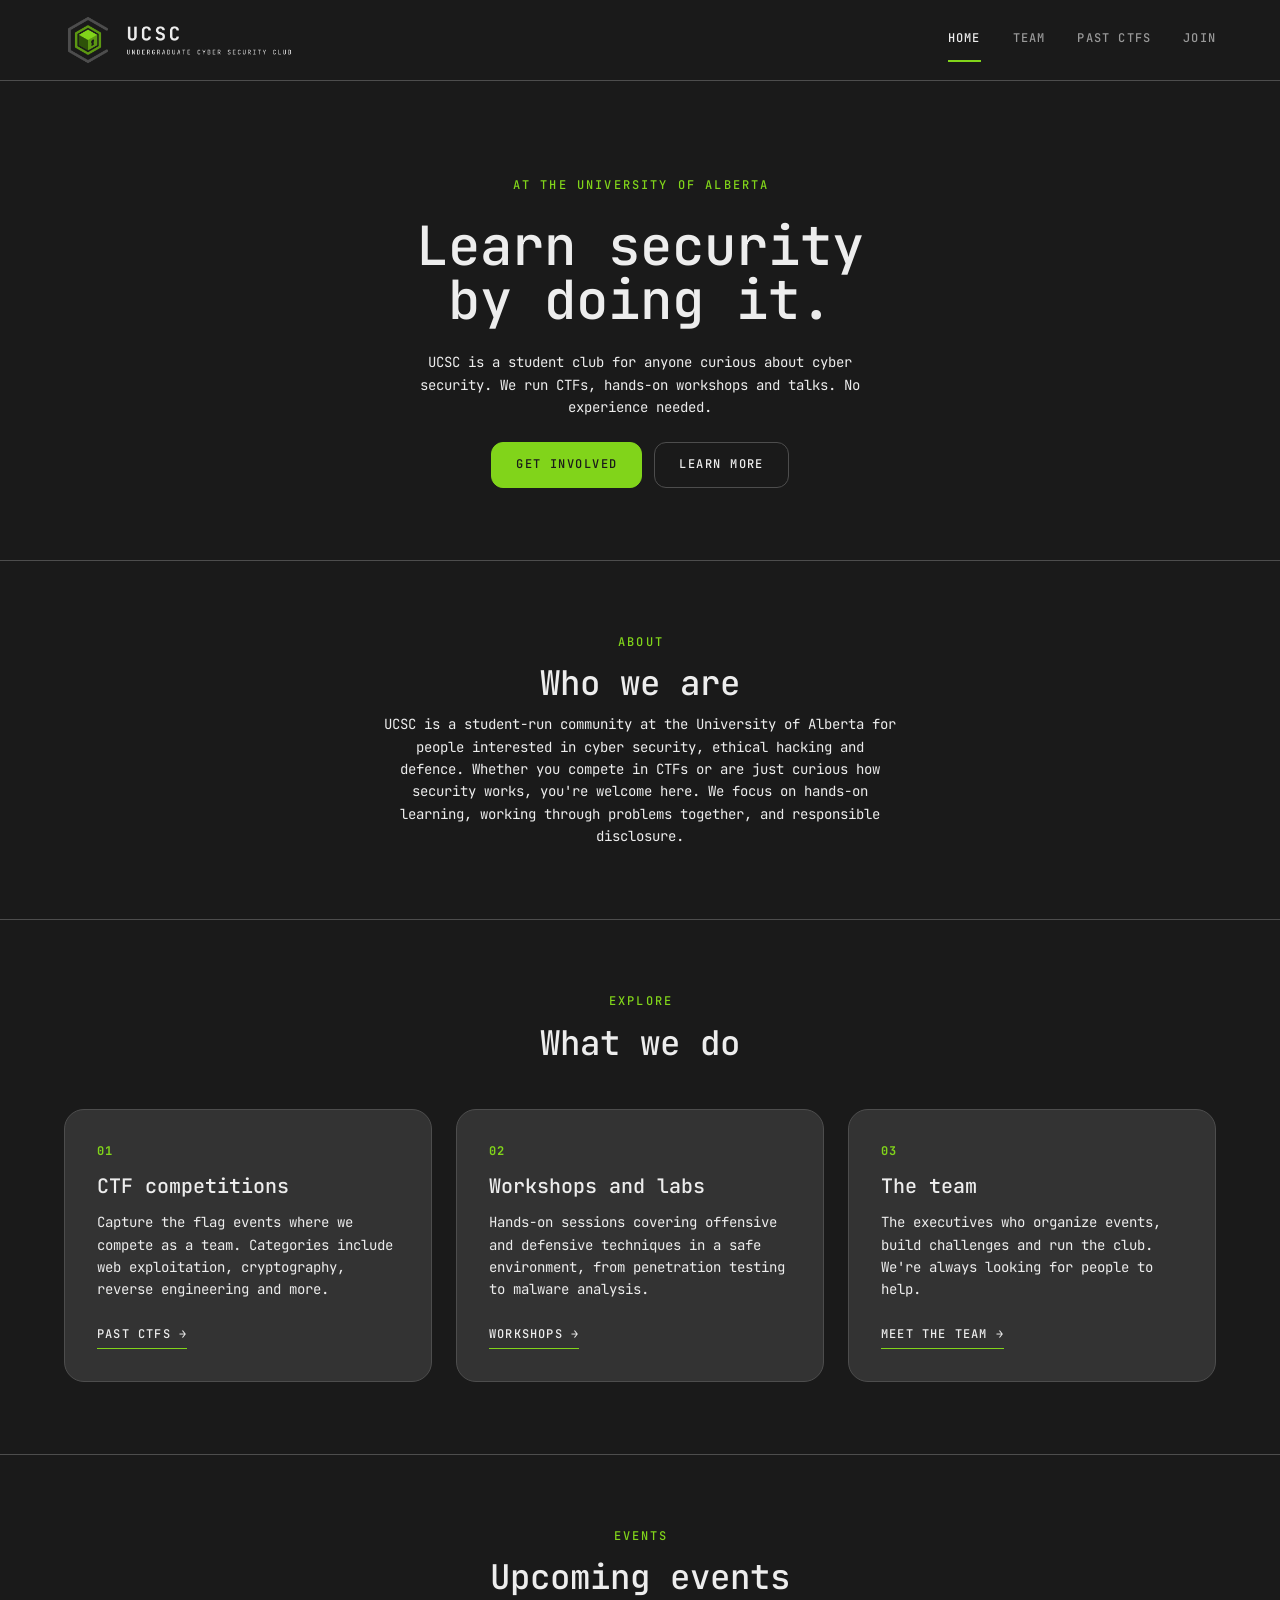
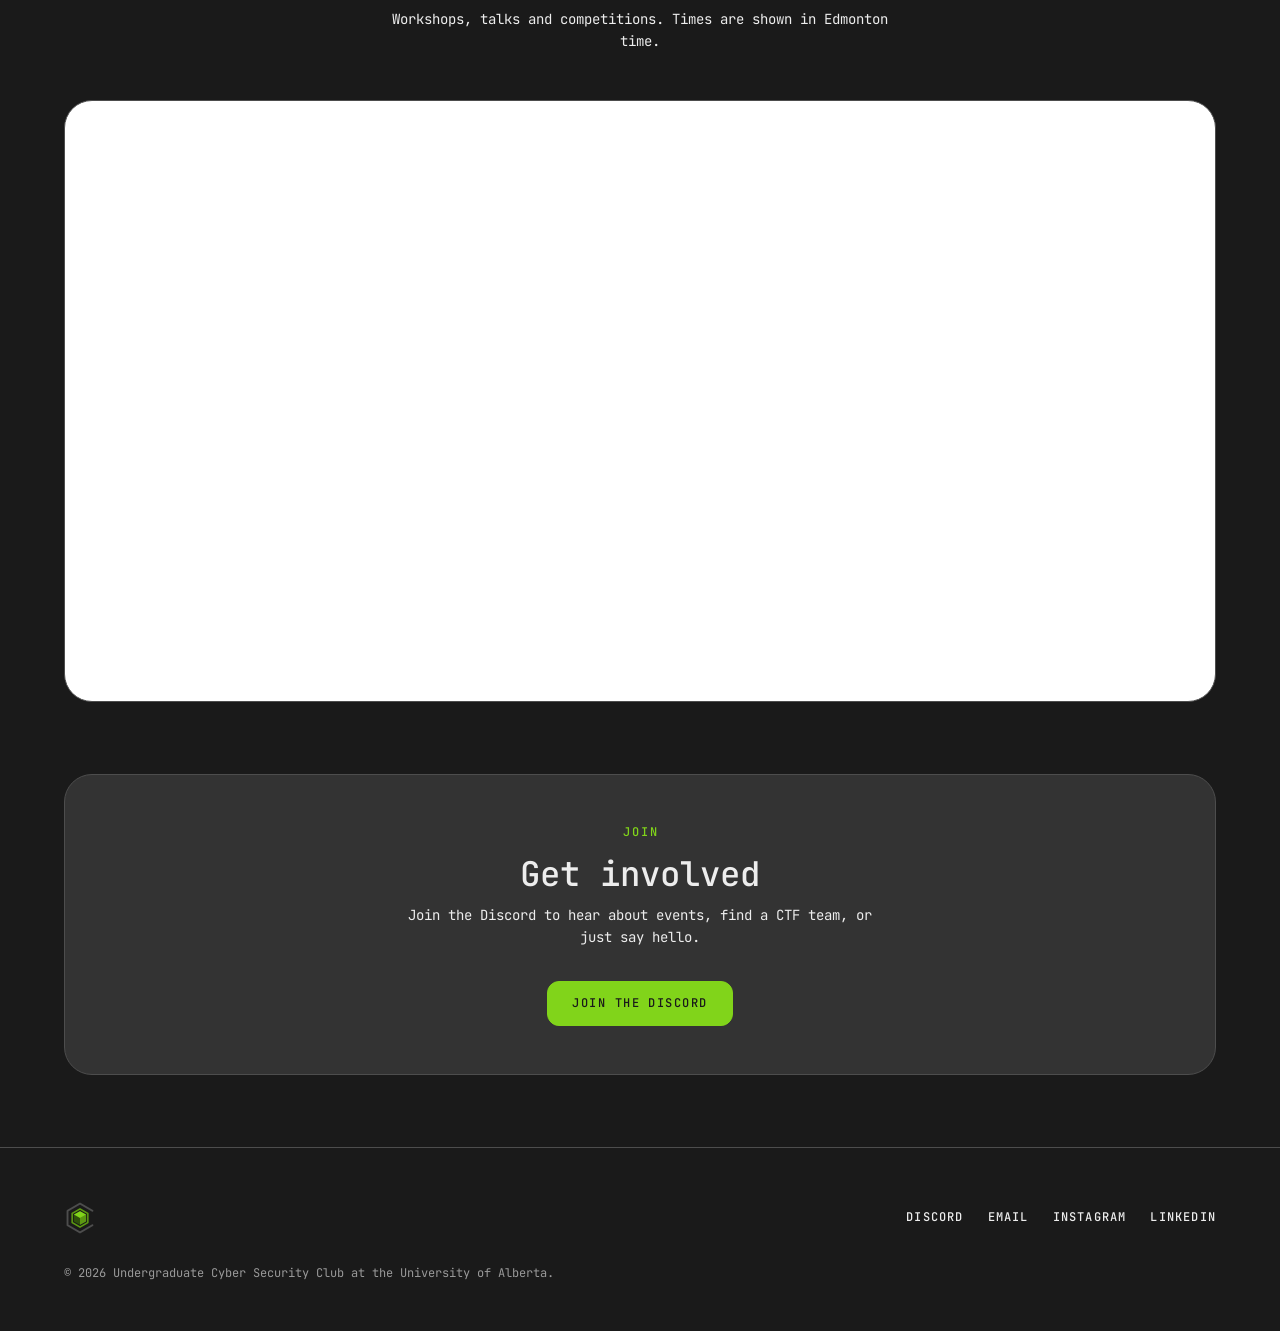
==== index.html @ d51b436b "added prototype page" ====
<!DOCTYPE html>
<html lang="en">
<head>
  <meta charset="UTF-8">
  <meta name="viewport" content="width=device-width, initial-scale=1.0">
  <title>UCSC — Undergraduate Cyber Security Club</title>
  <meta name="description" content="UCSC, the Undergraduate Cyber Security Club at the University of Alberta. CTFs, workshops and talks, open to all skill levels.">
  <meta name="theme-color" content="#1A1A1A">
  <link rel="icon" type="image/png" sizes="32x32" href="assets/png/mark-default-32.png">
  <link rel="icon" type="image/png" sizes="64x64" href="assets/png/mark-default-64.png">
  <link rel="apple-touch-icon" href="assets/png/mark-default-256.png">
  <link rel="preconnect" href="https://fonts.googleapis.com">
  <link rel="preconnect" href="https://fonts.gstatic.com" crossorigin>
  <link href="https://fonts.googleapis.com/css2?family=JetBrains+Mono:wght@400;500;700&display=swap" rel="stylesheet">
  <link rel="stylesheet" href="style.css">
</head>
<body>

  <nav id="navbar">
    <div class="nav-inner">
      <a href="index.html" class="nav-brand">
        <img src="assets/png/lockup-horizontal-4x.png" width="229" height="48" alt="UCSC">
      </a>
      <ul class="nav-links" id="navLinks">
        <li><a href="index.html" class="active">Home</a></li>
        <li><a href="team.html">Team</a></li>
        <li><a href="ctfs.html">Past CTFs</a></li>
        <li><a href="#join">Join</a></li>
      </ul>
      <button class="hamburger" id="menuToggle" aria-label="Toggle menu" aria-expanded="false" aria-controls="navLinks">
        <span></span><span></span><span></span>
      </button>
    </div>
  </nav>

  <header class="hero">
    <div class="wrap">
      <div class="hero-copy">
        <span class="eyebrow">At the University of Alberta</span>
        <h1 class="display">Learn security<br> by doing it.</h1>
        <p class="lede">UCSC is a student club for anyone curious about cyber security. We run CTFs, hands-on workshops and talks. No experience needed.</p>
        <div class="btn-group">
          <a href="#join" class="btn btn-primary">Get involved</a>
          <a href="#about" class="btn btn-outline">Learn more</a>
        </div>
      </div>
    </div>
  </header>

  <section id="about" class="reveal">
    <div class="wrap">
      <div class="section-head split">
        <div class="section-title">
          <span class="eyebrow">About</span>
          <h2 class="h1">Who we are</h2>
        </div>
        <p class="lead">UCSC is a student-run community at the University of Alberta for people interested in cyber security, ethical hacking and defence. Whether you compete in CTFs or are just curious how security works, you're welcome here. We focus on hands-on learning, working through problems together, and responsible disclosure.</p>
      </div>
    </div>
  </section>

  <section id="explore" class="reveal">
    <div class="wrap">
      <div class="section-head">
        <span class="eyebrow">Explore</span>
        <h2 class="h1">What we do</h2>
      </div>
      <div class="cards">
        <div class="card">
          <span class="card-num">01</span>
          <h3 class="h2">CTF competitions</h3>
          <p>Capture the flag events where we compete as a team. Categories include web exploitation, cryptography, reverse engineering and more.</p>
          <a href="ctfs.html" class="card-link">Past CTFs</a>
        </div>
        <div class="card">
          <span class="card-num">02</span>
          <h3 class="h2">Workshops and labs</h3>
          <p>Hands-on sessions covering offensive and defensive techniques in a safe environment, from penetration testing to malware analysis.</p>
          <a href="#events" class="card-link">Workshops</a>
        </div>
        <div class="card">
          <span class="card-num">03</span>
          <h3 class="h2">The team</h3>
          <p>The executives who organize events, build challenges and run the club. We're always looking for people to help.</p>
          <a href="team.html" class="card-link">Meet the team</a>
        </div>
      </div>
    </div>
  </section>

  <section id="events" class="reveal">
    <div class="wrap">
      <div class="section-head split">
        <div class="section-title">
          <span class="eyebrow">Events</span>
          <h2 class="h1">Upcoming events</h2>
        </div>
        <p>Workshops, talks and competitions. Times are shown in Edmonton time.</p>
      </div>
      <!--
        Google Calendar embed.
        Set data-calendar-id to the club calendar's ID
        (Google Calendar → Settings → the calendar → "Integrate calendar" → Calendar ID).
        The calendar must be public: "Access permissions" → "Make available to public".
      -->
      <div class="calendar" id="calendar" data-calendar-id="chads@ualberta.ca" data-timezone="America/Edmonton">
        <iframe id="calendarFrame" title="UCSC events calendar" loading="lazy" hidden></iframe>
        <p class="calendar-empty" id="calendarEmpty" hidden>The events calendar isn't connected yet.</p>
      </div>
    </div>
  </section>

  <div class="cta-section reveal" id="join">
    <div class="wrap">
      <div class="cta-banner">
        <div class="cta-copy">
          <span class="eyebrow">Join</span>
          <h2 class="h1">Get involved</h2>
          <p>Join the Discord to hear about events, find a CTF team, or just say hello.</p>
        </div>
        <div class="btn-group">
          <a href="https://discord.gg/hh8DezYDkE" class="btn btn-primary">Join the Discord</a>
        </div>
      </div>
    </div>
  </div>

  <footer>
    <div class="wrap footer-inner">
      <a href="index.html" class="footer-brand">
        <img src="assets/png/mark-default-64.png" width="32" height="32" alt="UCSC">
      </a>
      <div class="social-links">
        <a href="https://discord.gg/hh8DezYDkE">Discord</a>
        <a href="mailto:ucsc@ualberta.ca">Email</a>
        <a href="https://www.instagram.com/ucsc_ualberta/">Instagram</a>
        <a href="https://ca.linkedin.com/company/ucsc-ualberta">LinkedIn</a>
      </div>
      <p class="copyright">© 2026 Undergraduate Cyber Security Club at the University of Alberta.</p>
    </div>
  </footer>

  <script src="site.js"></script>
</body>
</html>
---- style.css ----
/* UCSC — site styles
   Follows brand/UCSC-BRAND-SPEC-FOR-AI.md:
   JetBrains Mono 400/500/700 only, brand palette only, no gradients/shadows/glows/blur,
   spacing 4/8/12/16/24/32/48/72/96, radii 999/12/20/28. */

:root {
  --bg:        #1A1A1A;
  --surface:   #333333;
  --accent:    #81D41A;
  --accent-dk: #5C9812;
  --accent-bg: #1F2A0D;
  --text:      #EDEDED;
  --text-2:    #999999;
  --border:    #4D4D4D;

  --font: 'JetBrains Mono', ui-monospace, monospace;

  --r-pill: 999px;
  --r-btn: 12px;
  --r-card: 20px;
  --r-container: 28px;

  --max: 1200px;
  --gutter: 24px;
  --margin: 64px;
  --nav-h: 80px;
}

* { margin: 0; padding: 0; box-sizing: border-box; }
html { scroll-behavior: smooth; scroll-padding-top: var(--nav-h); }

body {
  font-family: var(--font);
  font-weight: 400;
  font-size: 14px;
  line-height: 1.6;
  background: var(--bg);
  color: var(--text);
  overflow-x: hidden;
}

img { display: block; max-width: 100%; }
a { color: inherit; }

:focus-visible { outline: 2px solid var(--accent); outline-offset: 4px; border-radius: 4px; }

.wrap {
  max-width: calc(var(--max) + 2 * var(--margin));
  margin: 0 auto;
  padding: 0 var(--margin);
}

/* ── TYPE ── */
.eyebrow {
  font-size: 12px;
  font-weight: 500;
  letter-spacing: 0.18em;
  text-transform: uppercase;
  color: var(--accent);
}
.display {
  font-size: 54px;
  line-height: 1.0;
  font-weight: 500;
}
h1, .h1 { font-size: 34px; line-height: 1.1; font-weight: 500; }
h2, .h2 { font-size: 20px; line-height: 1.3; font-weight: 500; }
h3, .h3 { font-size: 14px; line-height: 1.4; font-weight: 500; }
.small { font-size: 12px; line-height: 1.5; }
.label {
  font-size: 12px;
  font-weight: 500;
  letter-spacing: 0.10em;
  text-transform: uppercase;
  color: var(--text-2);
}

/* ── NAV ── */
nav {
  position: fixed;
  top: 0; left: 0; right: 0;
  z-index: 100;
  background: var(--bg);
  border-bottom: 1px solid var(--border);
}
.nav-inner {
  max-width: calc(var(--max) + 2 * var(--margin));
  margin: 0 auto;
  padding: 0 var(--margin);
  height: var(--nav-h);
  display: flex;
  align-items: center;
  justify-content: space-between;
  gap: 24px;
}
.nav-brand { display: flex; align-items: center; text-decoration: none; }
.nav-brand img { height: 48px; width: auto; }

.nav-links { display: flex; gap: 32px; list-style: none; }
.nav-links a {
  display: inline-flex;
  align-items: center;
  min-height: 44px;
  color: var(--text-2);
  text-decoration: none;
  font-size: 12px;
  font-weight: 500;
  letter-spacing: 0.10em;
  text-transform: uppercase;
  border-bottom: 2px solid transparent;
  transition: color 0.2s, border-color 0.2s;
}
.nav-links a:hover { color: var(--text); }
.nav-links a.active { color: var(--text); border-bottom-color: var(--accent); }

.hamburger {
  display: none;
  width: 44px; height: 44px;
  flex-direction: column;
  align-items: center;
  justify-content: center;
  gap: 4px;
  background: none;
  border: 1px solid var(--border);
  border-radius: var(--r-btn);
  cursor: pointer;
}
.hamburger span { width: 20px; height: 2px; background: var(--text); border-radius: 2px; }

/* ── HERO ── */
.hero {
  padding-top: calc(var(--nav-h) + 96px);
  padding-bottom: 72px;
}
.hero .wrap {
  display: grid;
  grid-template-columns: repeat(12, 1fr);
  column-gap: var(--gutter);
  align-items: center;
}
.hero-copy {
  grid-column: 1 / span 8;
  display: flex;
  flex-direction: column;
  gap: 24px;
}
.hero-copy .lede { max-width: 52ch; }

/* ── PAGE HEADER (subpages) ── */
.page-header {
  padding-top: calc(var(--nav-h) + 72px);
  padding-bottom: 48px;
}
.page-header .wrap { display: flex; flex-direction: column; gap: 16px; }
.page-header p { max-width: 60ch; }

/* ── BUTTONS ── */
.btn-group { display: flex; gap: 12px; flex-wrap: wrap; }
.btn {
  display: inline-flex;
  align-items: center;
  justify-content: center;
  min-height: 44px;
  padding: 12px 24px;
  border-radius: var(--r-btn);
  font-family: var(--font);
  font-size: 12px;
  font-weight: 500;
  letter-spacing: 0.12em;
  text-transform: uppercase;
  text-decoration: none;
  cursor: pointer;
  transition: background-color 0.2s, border-color 0.2s, color 0.2s;
}
.btn-primary {
  background: var(--accent);
  color: var(--bg);
  border: 1.5px solid var(--accent);
}
.btn-primary:hover, .btn-primary:active { background: var(--accent-dk); border-color: var(--accent-dk); }
.btn-outline {
  background: transparent;
  color: var(--text);
  border: 1.5px solid var(--border);
}
.btn-outline:hover { border-color: var(--accent); }

/* ── SECTIONS ── */
section { padding: 72px 0; border-top: 1px solid var(--border); }
.section-head {
  display: flex;
  flex-direction: column;
  gap: 12px;
  margin-bottom: 32px;
}
.section-head p { max-width: 60ch; }
.section-title { display: flex; flex-direction: column; gap: 12px; }
.section-head.split {
  display: grid;
  grid-template-columns: repeat(12, 1fr);
  column-gap: var(--gutter);
  row-gap: 16px;
  align-items: end;
}
.section-head.split .section-title { grid-column: 1 / span 5; }
.section-head.split > p { grid-column: 6 / span 7; max-width: none; }
#about .section-head { margin-bottom: 0; align-items: start; }

/* ── CARDS ── */
.cards {
  display: grid;
  grid-template-columns: repeat(3, 1fr);
  gap: var(--gutter);
}
.card {
  background: var(--surface);
  border: 1px solid var(--border);
  border-radius: var(--r-card);
  padding: 32px;
  display: flex;
  flex-direction: column;
  gap: 12px;
  transition: border-color 0.2s;
}
.card:hover { border-color: var(--accent); }
.card-num {
  font-size: 12px;
  font-weight: 700;
  letter-spacing: 0.10em;
  color: var(--accent);
}
.card p { flex: 1; }
.card-link {
  display: inline-flex;
  align-items: center;
  gap: 8px;
  align-self: flex-start;
  color: var(--text);
  text-decoration: none;
  font-size: 12px;
  font-weight: 500;
  letter-spacing: 0.10em;
  text-transform: uppercase;
  border-bottom: 1.5px solid var(--accent);
  padding: 12px 0 4px;
}
.card-link::after { content: '→'; }

/* ── EVENTS (Google Calendar embed) ── */
.calendar {
  background: #FFFFFF;
  border: 1px solid var(--border);
  border-radius: var(--r-container);
  overflow: hidden;
}
.calendar iframe {
  display: block;
  width: 100%;
  height: 600px;
  border: 0;
}
.calendar-empty {
  padding: 48px 32px;
  color: var(--bg);
}

/* ── TEAM ── */
.team-grid {
  display: grid;
  grid-template-columns: repeat(3, 1fr);
  gap: var(--gutter);
  padding-bottom: 72px;
}
.team-card {
  background: var(--surface);
  border: 1px solid var(--border);
  border-radius: var(--r-card);
  padding: 32px;
  display: flex;
  flex-direction: column;
  gap: 12px;
}
.team-avatar {
  width: 72px; height: 72px;
  border-radius: var(--r-pill);
  background: var(--bg);
  border: 1px solid var(--border);
  display: flex;
  align-items: center;
  justify-content: center;
  font-size: 20px;
  font-weight: 700;
  letter-spacing: 0.10em;
  padding-left: 0.05em;
  color: var(--text);
  margin-bottom: 4px;
}
.team-role { align-self: flex-start; }
.team-bio { flex: 1; }
.team-links { display: flex; gap: 16px; }
.team-links a {
  font-size: 12px;
  font-weight: 500;
  letter-spacing: 0.10em;
  text-transform: uppercase;
  text-decoration: none;
  color: var(--text);
  padding: 4px 0;
  border-bottom: 1px solid var(--border);
}
.team-links a:hover { border-bottom-color: var(--accent); }

/* ── PILL / TAG ── */
.pill {
  display: inline-flex;
  align-items: center;
  padding: 4px 12px;
  border-radius: var(--r-pill);
  background: var(--accent-bg);
  color: var(--text);
  font-size: 12px;
  font-weight: 500;
  letter-spacing: 0.10em;
  text-transform: uppercase;
}

/* ── CTF CARDS ── */
.ctf-grid {
  display: grid;
  grid-template-columns: repeat(2, 1fr);
  gap: var(--gutter);
  padding-bottom: 72px;
}
.ctf-card {
  background: var(--surface);
  border: 1px solid var(--border);
  border-radius: var(--r-card);
  padding: 32px;
  display: flex;
  flex-direction: column;
  gap: 16px;
}
.ctf-meta { display: flex; align-items: center; gap: 16px; }
.ctf-date-badge {
  background: var(--bg);
  border: 1px solid var(--border);
  border-radius: var(--r-btn);
  padding: 8px 12px;
  text-align: center;
  min-width: 64px;
}
.ctf-date-badge .month {
  font-size: 12px;
  font-weight: 500;
  letter-spacing: 0.18em;
  text-transform: uppercase;
  color: var(--text-2);
}
.ctf-date-badge .year { font-size: 14px; font-weight: 700; line-height: 1.4; }
.ctf-meta-info { display: flex; flex-direction: column; gap: 8px; align-items: flex-start; }
.ctf-card > p { flex: 1; }
.ctf-stats {
  display: flex;
  gap: 32px;
  padding-top: 16px;
  border-top: 1px solid var(--border);
}
.ctf-stat { display: flex; flex-direction: column; gap: 4px; }
.ctf-stat .val { font-size: 20px; font-weight: 700; line-height: 1.0; }

/* ── CTA ── */
.cta-banner {
  background: var(--surface);
  border: 1px solid var(--border);
  border-radius: var(--r-container);
  padding: 48px;
  display: grid;
  grid-template-columns: 1fr auto;
  align-items: center;
  gap: 32px;
}
.cta-copy { display: flex; flex-direction: column; gap: 12px; max-width: 60ch; }
.cta-section { padding: 0 0 72px; }

/* ── FOOTER ── */
footer { border-top: 1px solid var(--border); padding: 48px 0; }
.footer-inner {
  display: grid;
  grid-template-columns: auto 1fr;
  align-items: center;
  gap: 24px 48px;
}
.footer-brand img { height: 32px; width: auto; }
.social-links { display: flex; gap: 24px; flex-wrap: wrap; justify-content: flex-end; }
.social-links a {
  display: inline-flex;
  align-items: center;
  min-height: 44px;
  color: var(--text);
  text-decoration: none;
  font-size: 12px;
  font-weight: 500;
  letter-spacing: 0.10em;
  text-transform: uppercase;
}
.social-links a:hover { color: var(--accent); }
.copyright { grid-column: 1 / -1; color: var(--text-2); font-size: 12px; }

/* ── REVEAL (optional motion) ── */
.reveal { opacity: 0; transform: translateY(16px); transition: opacity 0.5s ease, transform 0.5s ease; }
.reveal.visible { opacity: 1; transform: none; }
@media (prefers-reduced-motion: reduce) {
  html { scroll-behavior: auto; }
  .reveal { opacity: 1; transform: none; transition: none; }
  * { transition: none !important; }
}

/* ── RESPONSIVE ── */
@media (max-width: 1024px) {
  :root { --margin: 32px; }
  .cards, .team-grid { grid-template-columns: repeat(2, 1fr); }
  .hero-copy { grid-column: 1 / span 10; }
}

@media (max-width: 768px) {
  :root { --margin: 16px; --nav-h: 64px; }
  .nav-brand img { height: 40px; }
  .nav-links { display: none; }
  .hamburger { display: flex; }
  .nav-links.open {
    display: flex;
    flex-direction: column;
    gap: 4px;
    position: absolute;
    top: var(--nav-h); left: 0; right: 0;
    background: var(--bg);
    border-bottom: 1px solid var(--border);
    padding: 16px;
  }

  .display { font-size: 34px; line-height: 1.1; }
  .hero { padding-top: calc(var(--nav-h) + 48px); padding-bottom: 72px; }
  .hero .wrap { display: block; }

  .cards, .team-grid, .ctf-grid { grid-template-columns: 1fr; }
  .section-head.split { display: flex; flex-direction: column; align-items: flex-start; }
  .card, .team-card, .ctf-card { padding: 24px; }
  .calendar iframe { height: 560px; }
  .ctf-stats { gap: 24px; }

  .cta-banner { grid-template-columns: 1fr; padding: 32px 24px; }
  .footer-inner { grid-template-columns: 1fr; }
  .social-links { justify-content: flex-start; }
}

/* ── CENTRED LAYOUT (balance override) ── */
.hero .wrap { display: block; }
.hero-copy {
  align-items: center;
  text-align: center;
  max-width: 760px;
  margin: 0 auto;
}
.hero-copy .lede { max-width: 56ch; }
.hero-copy .btn-group { justify-content: center; }

/* tracked uppercase lines: offset the trailing letter-space so they sit truly centred */
.hero-copy .eyebrow,
.section-head .eyebrow,
.page-header .eyebrow,
.cta-copy .eyebrow { padding-left: 0.18em; }

.section-head,
.section-head.split {
  display: flex;
  flex-direction: column;
  align-items: center;
  text-align: center;
  gap: 12px;
  margin-bottom: 48px;
}
.section-head.split .section-title,
.section-title { align-items: center; }
.section-head p,
.section-head.split > p { max-width: 64ch; }
#about .section-head { margin-bottom: 0; align-items: center; }

.page-header { text-align: center; }
.page-header .wrap { align-items: center; }

.cta-banner {
  grid-template-columns: 1fr;
  justify-items: center;
  text-align: center;
}
.cta-copy { align-items: center; }
.cta-banner .btn-group { justify-content: center; }

@media (max-width: 768px) {
  .section-head.split { align-items: center; }
}
@media (max-width: 768px) {
  .footer-inner { justify-items: center; text-align: center; }
  .social-links { justify-content: center; }
}
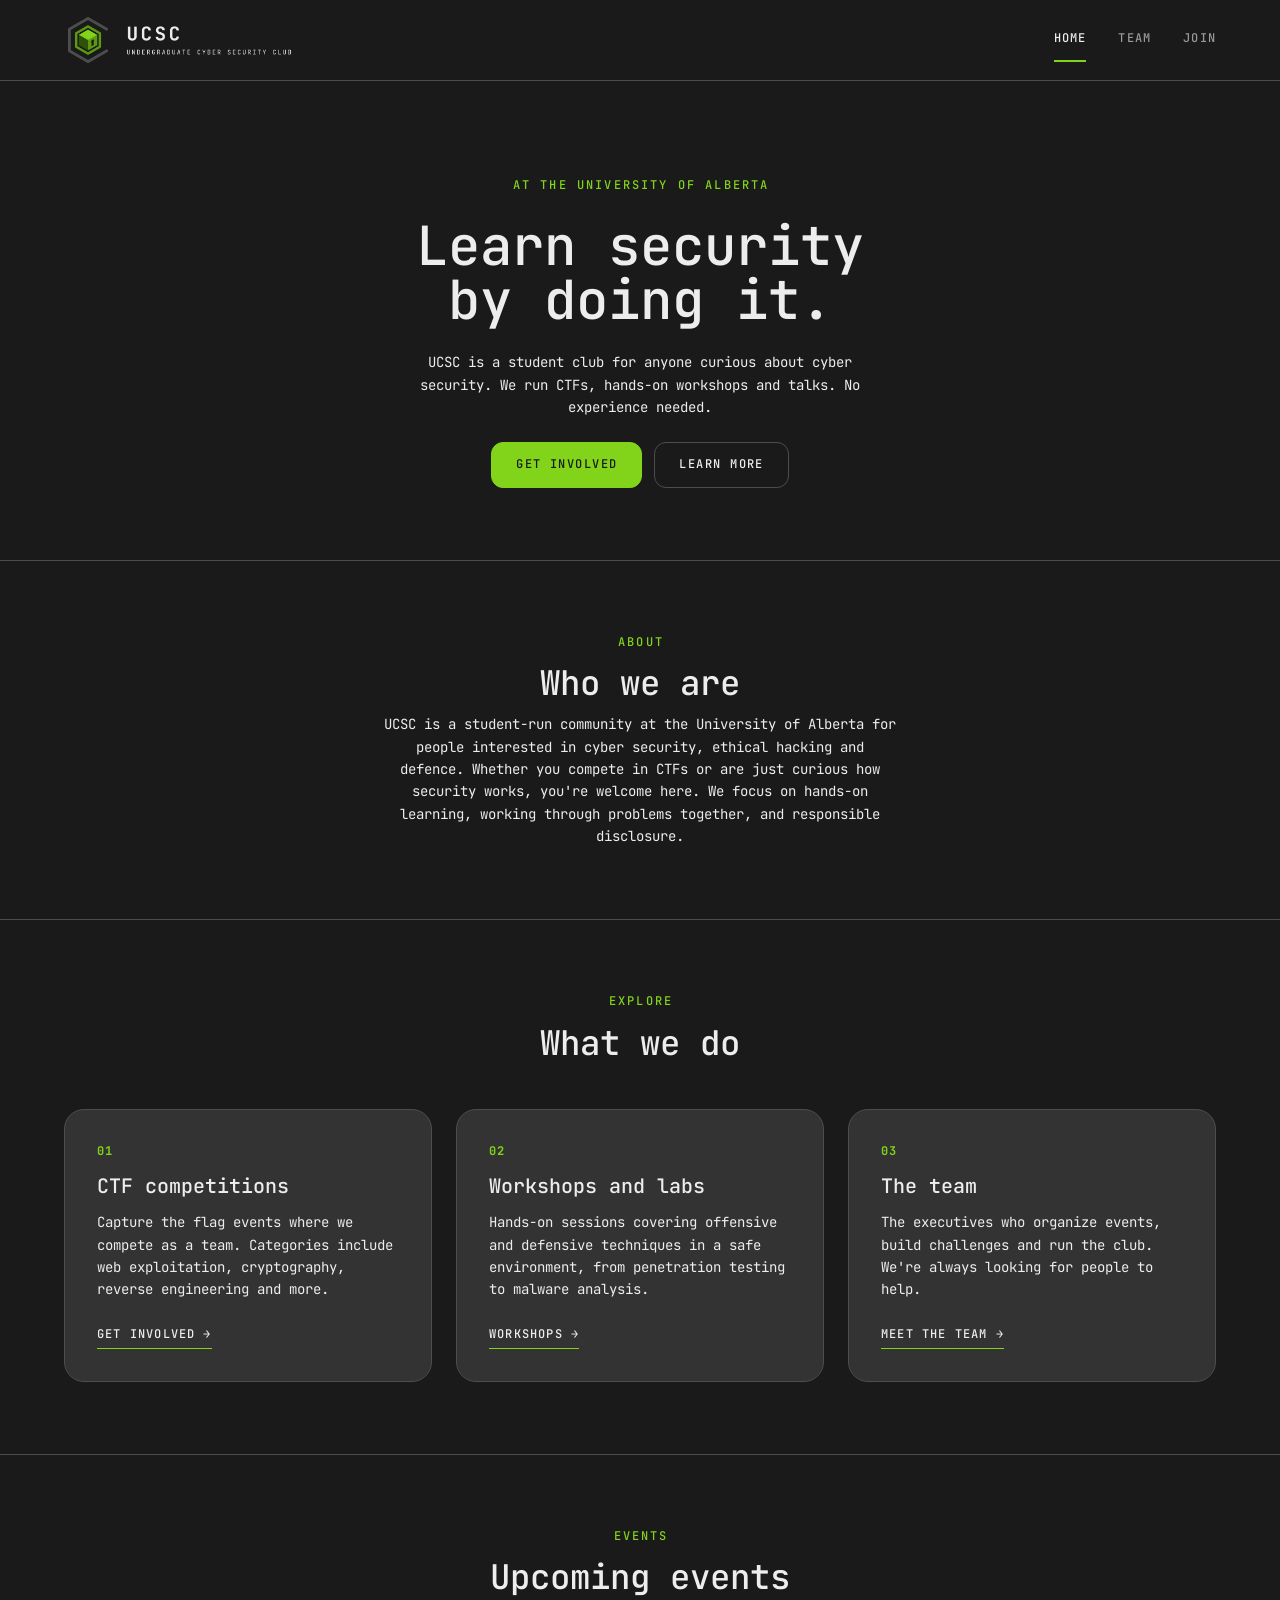
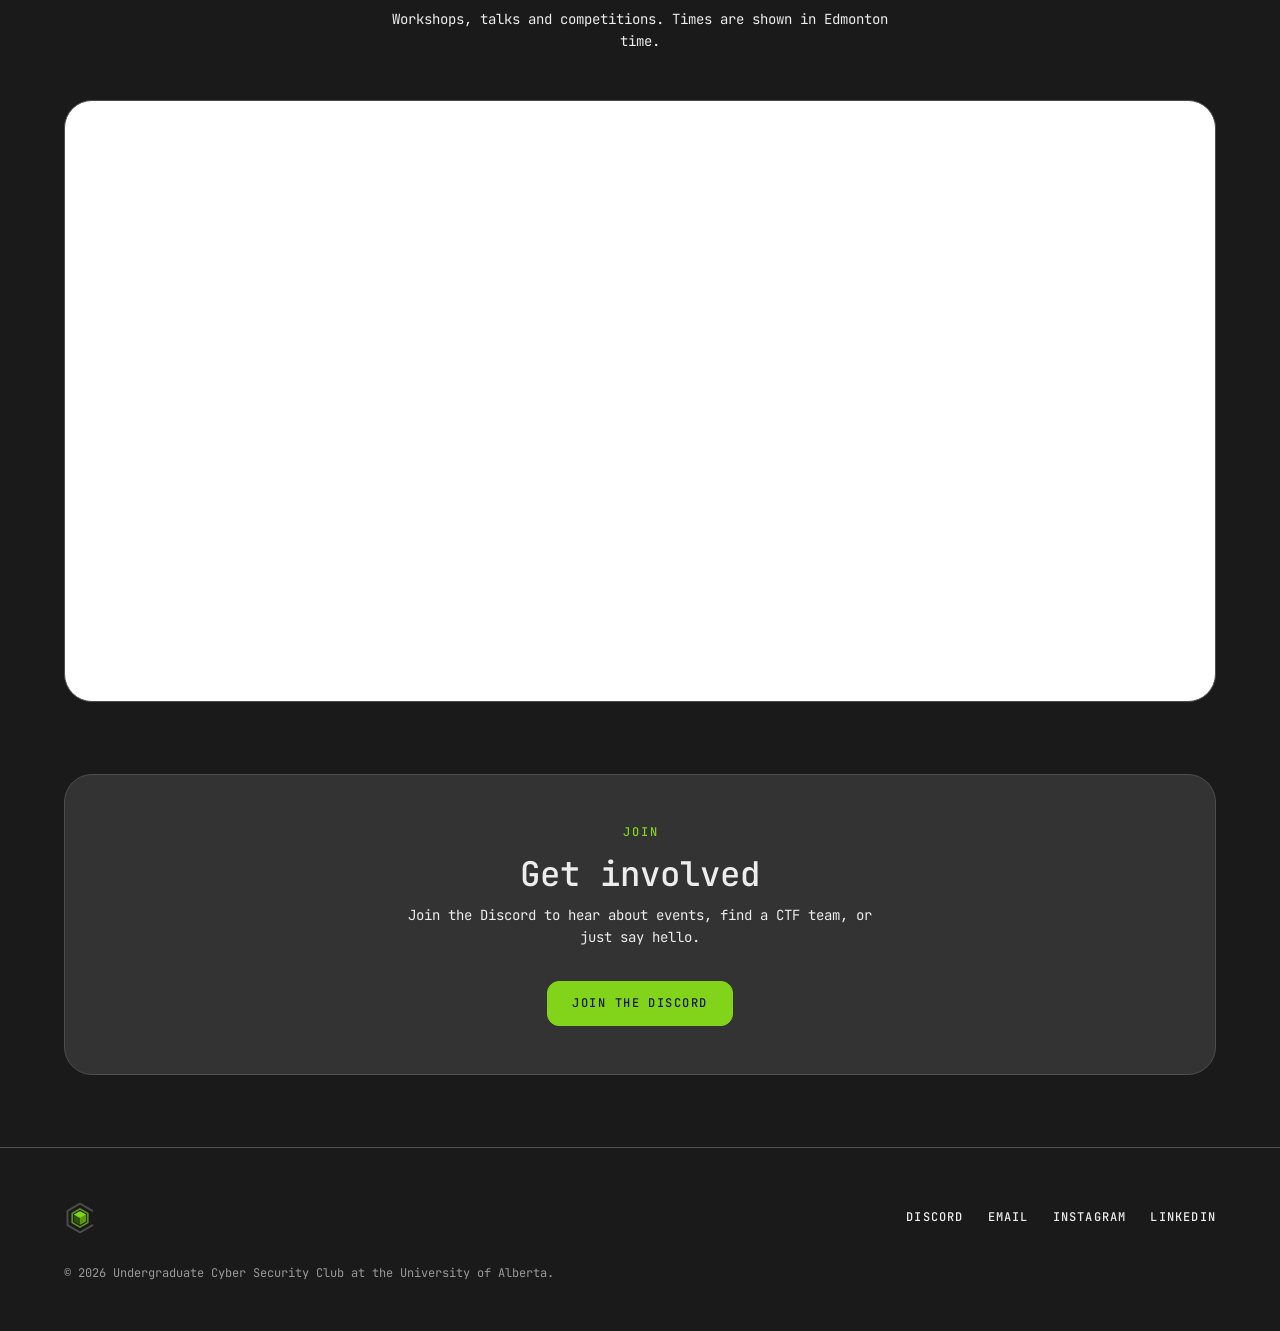
==== commit 41bdb5d8: "removed past ctfs page" ====
--- a/index.html
+++ b/index.html
@@ -24,7 +24,6 @@
       <ul class="nav-links" id="navLinks">
         <li><a href="index.html" class="active">Home</a></li>
         <li><a href="team.html">Team</a></li>
-        <li><a href="ctfs.html">Past CTFs</a></li>
         <li><a href="#join">Join</a></li>
       </ul>
       <button class="hamburger" id="menuToggle" aria-label="Toggle menu" aria-expanded="false" aria-controls="navLinks">
@@ -70,7 +69,7 @@
           <span class="card-num">01</span>
           <h3 class="h2">CTF competitions</h3>
           <p>Capture the flag events where we compete as a team. Categories include web exploitation, cryptography, reverse engineering and more.</p>
-          <a href="ctfs.html" class="card-link">Past CTFs</a>
+          <a href="#join" class="card-link">Get involved</a>
         </div>
         <div class="card">
           <span class="card-num">02</span>
--- a/style.css
+++ b/style.css
@@ -323,50 +323,6 @@
   letter-spacing: 0.10em;
   text-transform: uppercase;
 }
-
-/* ── CTF CARDS ── */
-.ctf-grid {
-  display: grid;
-  grid-template-columns: repeat(2, 1fr);
-  gap: var(--gutter);
-  padding-bottom: 72px;
-}
-.ctf-card {
-  background: var(--surface);
-  border: 1px solid var(--border);
-  border-radius: var(--r-card);
-  padding: 32px;
-  display: flex;
-  flex-direction: column;
-  gap: 16px;
-}
-.ctf-meta { display: flex; align-items: center; gap: 16px; }
-.ctf-date-badge {
-  background: var(--bg);
-  border: 1px solid var(--border);
-  border-radius: var(--r-btn);
-  padding: 8px 12px;
-  text-align: center;
-  min-width: 64px;
-}
-.ctf-date-badge .month {
-  font-size: 12px;
-  font-weight: 500;
-  letter-spacing: 0.18em;
-  text-transform: uppercase;
-  color: var(--text-2);
-}
-.ctf-date-badge .year { font-size: 14px; font-weight: 700; line-height: 1.4; }
-.ctf-meta-info { display: flex; flex-direction: column; gap: 8px; align-items: flex-start; }
-.ctf-card > p { flex: 1; }
-.ctf-stats {
-  display: flex;
-  gap: 32px;
-  padding-top: 16px;
-  border-top: 1px solid var(--border);
-}
-.ctf-stat { display: flex; flex-direction: column; gap: 4px; }
-.ctf-stat .val { font-size: 20px; font-weight: 700; line-height: 1.0; }
 
 /* ── CTA ── */
 .cta-banner {
@@ -442,11 +398,10 @@
   .hero { padding-top: calc(var(--nav-h) + 48px); padding-bottom: 72px; }
   .hero .wrap { display: block; }
 
-  .cards, .team-grid, .ctf-grid { grid-template-columns: 1fr; }
+  .cards, .team-grid { grid-template-columns: 1fr; }
   .section-head.split { display: flex; flex-direction: column; align-items: flex-start; }
-  .card, .team-card, .ctf-card { padding: 24px; }
+  .card, .team-card { padding: 24px; }
   .calendar iframe { height: 560px; }
-  .ctf-stats { gap: 24px; }
 
   .cta-banner { grid-template-columns: 1fr; padding: 32px 24px; }
   .footer-inner { grid-template-columns: 1fr; }
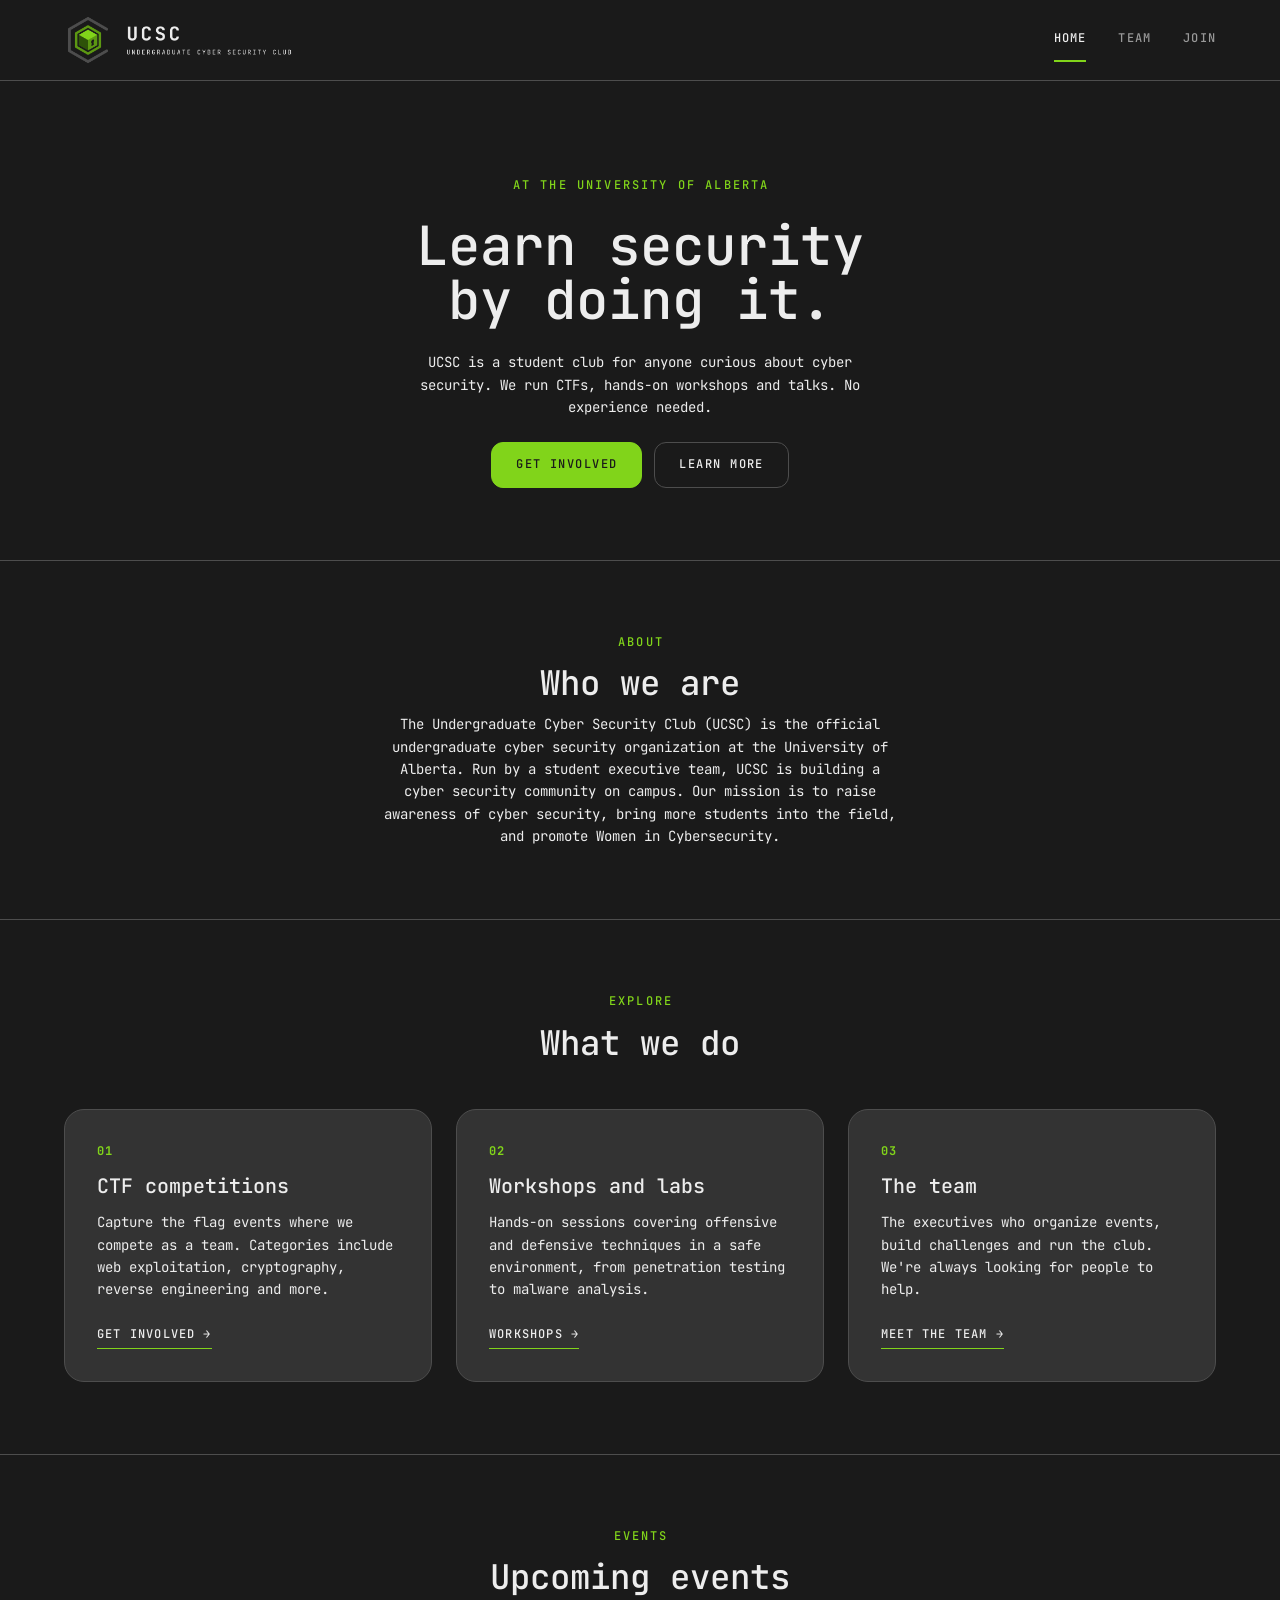
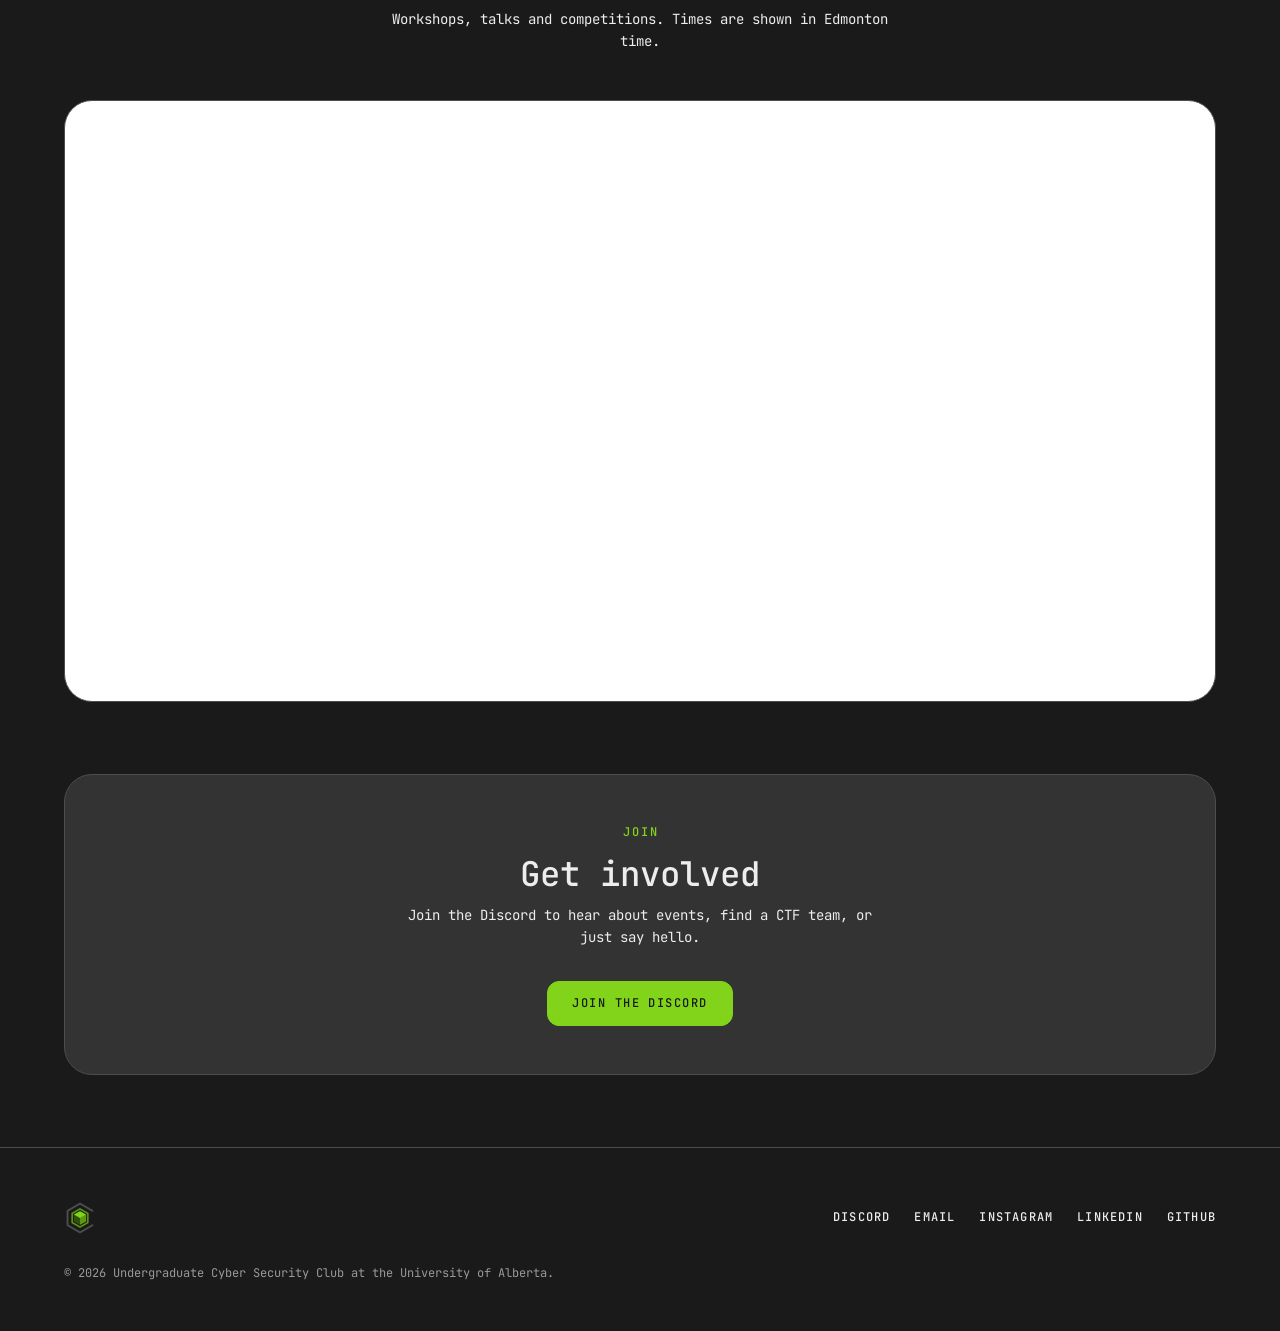
==== commit af0151ff: "updated social links" ====
--- a/index.html
+++ b/index.html
@@ -53,7 +53,7 @@
           <span class="eyebrow">About</span>
           <h2 class="h1">Who we are</h2>
         </div>
-        <p class="lead">UCSC is a student-run community at the University of Alberta for people interested in cyber security, ethical hacking and defence. Whether you compete in CTFs or are just curious how security works, you're welcome here. We focus on hands-on learning, working through problems together, and responsible disclosure.</p>
+        <p class="lead">The Undergraduate Cyber Security Club (UCSC) is the official undergraduate cyber security organization at the University of Alberta. Run by a student executive team, UCSC is building a cyber security community on campus. Our mission is to raise awareness of cyber security, bring more students into the field, and promote Women in Cybersecurity.</p>
       </div>
     </div>
   </section>
@@ -133,7 +133,8 @@
         <a href="https://discord.gg/hh8DezYDkE">Discord</a>
         <a href="mailto:ucsc@ualberta.ca">Email</a>
         <a href="https://www.instagram.com/ucsc_ualberta/">Instagram</a>
-        <a href="https://ca.linkedin.com/company/ucsc-ualberta">LinkedIn</a>
+        <a href="https://www.linkedin.com/company/ucsc-ualberta">LinkedIn</a>
+        <a href="https://github.com/UCSC-UAlberta">GitHub</a>
       </div>
       <p class="copyright">© 2026 Undergraduate Cyber Security Club at the University of Alberta.</p>
     </div>
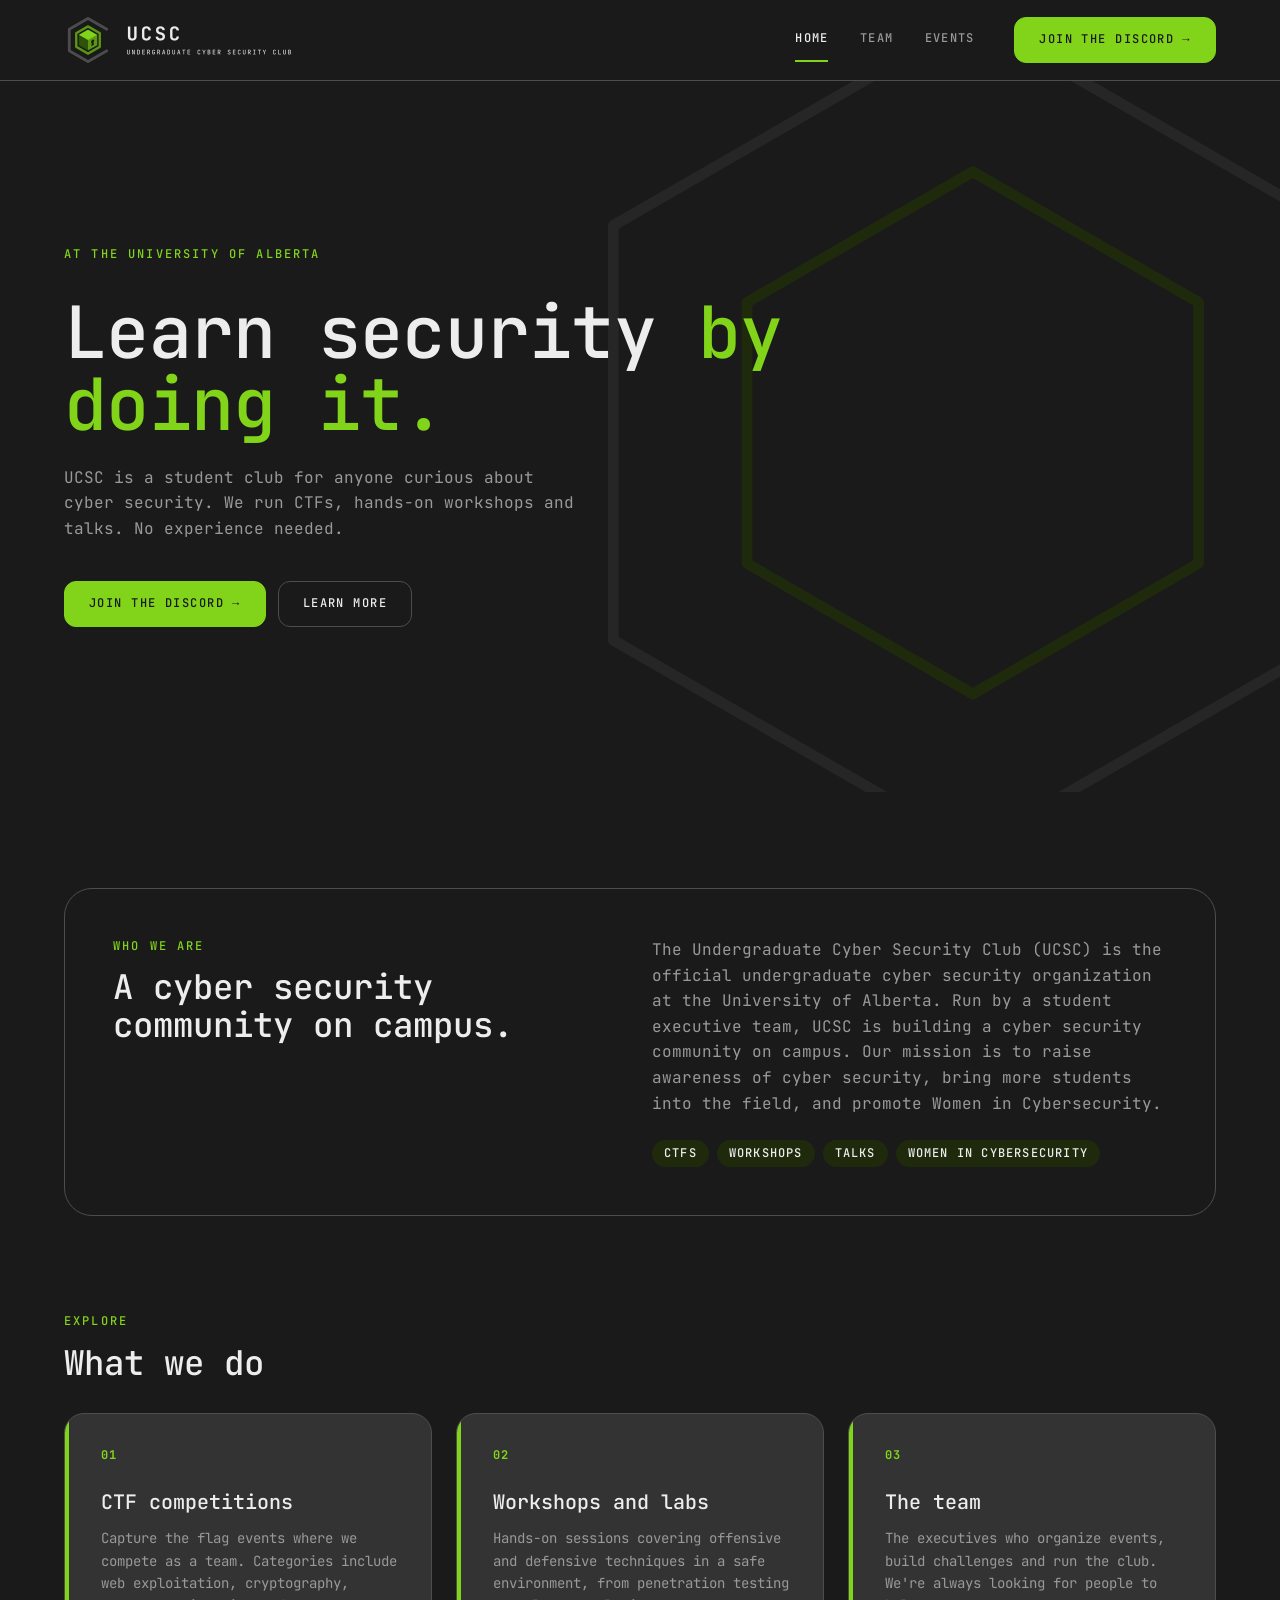
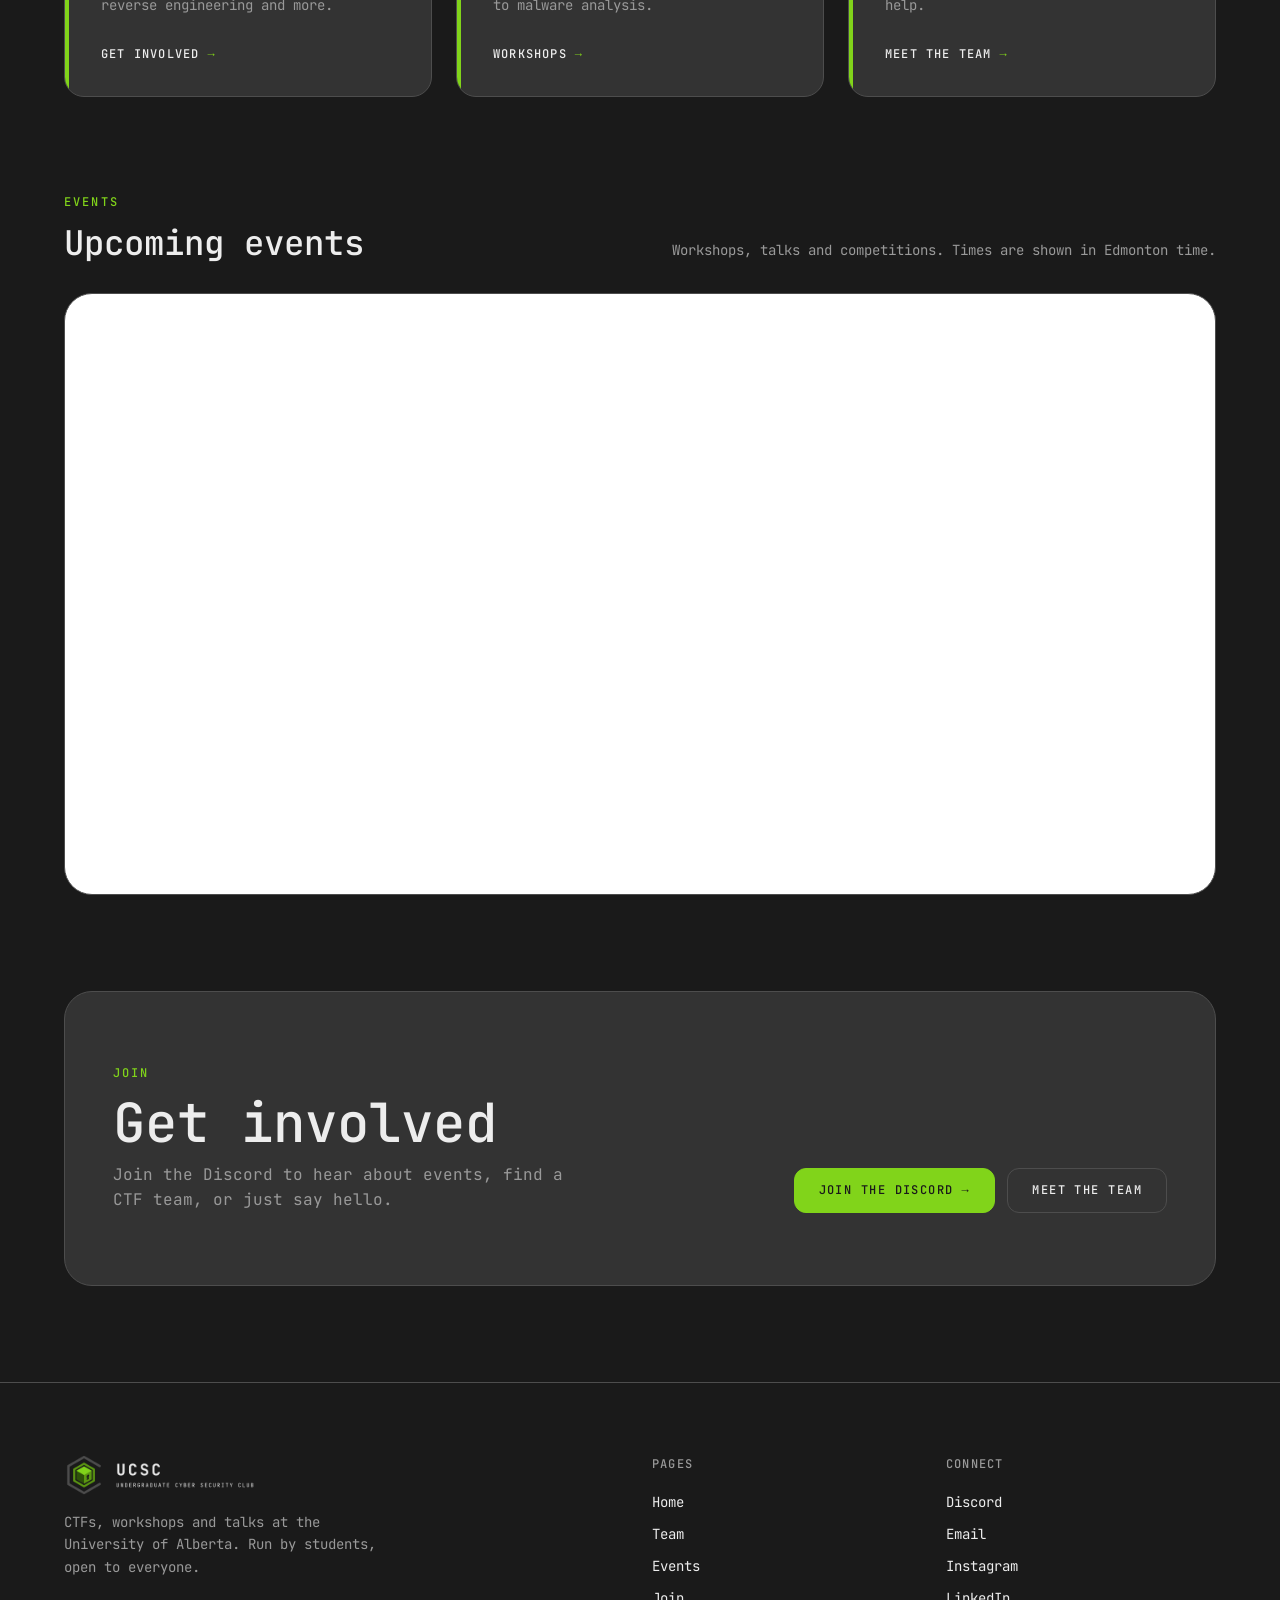
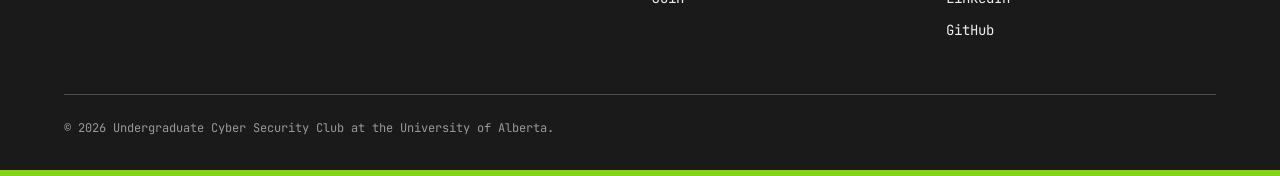
==== commit 43346cde: "Redesign site in the style of uais.dev and make it lighter - Left-aligned hero with larger headline " ====
--- a/index.html
+++ b/index.html
@@ -9,9 +9,7 @@
   <link rel="icon" type="image/png" sizes="32x32" href="assets/png/mark-default-32.png">
   <link rel="icon" type="image/png" sizes="64x64" href="assets/png/mark-default-64.png">
   <link rel="apple-touch-icon" href="assets/png/mark-default-256.png">
-  <link rel="preconnect" href="https://fonts.googleapis.com">
-  <link rel="preconnect" href="https://fonts.gstatic.com" crossorigin>
-  <link href="https://fonts.googleapis.com/css2?family=JetBrains+Mono:wght@400;500;700&display=swap" rel="stylesheet">
+  <link rel="preload" href="assets/fonts/jetbrains-mono-latin.woff2" as="font" type="font/woff2" crossorigin>
   <link rel="stylesheet" href="style.css">
 </head>
 <body>
@@ -19,12 +17,13 @@
   <nav id="navbar">
     <div class="nav-inner">
       <a href="index.html" class="nav-brand">
-        <img src="assets/png/lockup-horizontal-4x.png" width="229" height="48" alt="UCSC">
+        <img src="assets/png/lockup-horizontal-2x.png" width="229" height="48" alt="UCSC">
       </a>
       <ul class="nav-links" id="navLinks">
         <li><a href="index.html" class="active">Home</a></li>
         <li><a href="team.html">Team</a></li>
-        <li><a href="#join">Join</a></li>
+        <li><a href="#events">Events</a></li>
+        <li class="nav-cta"><a href="https://discord.gg/hh8DezYDkE" class="btn btn-primary">Join the Discord</a></li>
       </ul>
       <button class="hamburger" id="menuToggle" aria-label="Toggle menu" aria-expanded="false" aria-controls="navLinks">
         <span></span><span></span><span></span>
@@ -33,13 +32,20 @@
   </nav>
 
   <header class="hero">
+    <!-- Brand hexagon outline, geometry and colours copied from branding/Post Backgrounds -->
+    <svg class="hero-hex" viewBox="0 0 120 120" aria-hidden="true" focusable="false">
+      <g fill="none" stroke-linejoin="round" stroke-linecap="round">
+        <polyline points="106.8,33 60,6 13.2,33 13.2,87 60,114 106.8,87" stroke="#262626" stroke-width="1.4"/>
+        <polygon points="60,26 30.6,43 30.6,77 60,94 89.4,77 89.4,43" stroke="#1F2A0D" stroke-width="1.4"/>
+      </g>
+    </svg>
     <div class="wrap">
       <div class="hero-copy">
         <span class="eyebrow">At the University of Alberta</span>
-        <h1 class="display">Learn security<br> by doing it.</h1>
+        <h1 class="display">Learn security <span class="accent">by doing it.</span></h1>
         <p class="lede">UCSC is a student club for anyone curious about cyber security. We run CTFs, hands-on workshops and talks. No experience needed.</p>
         <div class="btn-group">
-          <a href="#join" class="btn btn-primary">Get involved</a>
+          <a href="https://discord.gg/hh8DezYDkE" class="btn btn-primary">Join the Discord</a>
           <a href="#about" class="btn btn-outline">Learn more</a>
         </div>
       </div>
@@ -48,12 +54,20 @@
 
   <section id="about" class="reveal">
     <div class="wrap">
-      <div class="section-head split">
-        <div class="section-title">
-          <span class="eyebrow">About</span>
-          <h2 class="h1">Who we are</h2>
+      <div class="panel">
+        <div class="panel-title">
+          <span class="eyebrow">Who we are</span>
+          <h2 class="h1">A cyber security community on campus.</h2>
         </div>
-        <p class="lead">The Undergraduate Cyber Security Club (UCSC) is the official undergraduate cyber security organization at the University of Alberta. Run by a student executive team, UCSC is building a cyber security community on campus. Our mission is to raise awareness of cyber security, bring more students into the field, and promote Women in Cybersecurity.</p>
+        <div class="panel-body">
+          <p class="lead">The Undergraduate Cyber Security Club (UCSC) is the official undergraduate cyber security organization at the University of Alberta. Run by a student executive team, UCSC is building a cyber security community on campus. Our mission is to raise awareness of cyber security, bring more students into the field, and promote Women in Cybersecurity.</p>
+          <ul class="pill-list">
+            <li class="pill">CTFs</li>
+            <li class="pill">Workshops</li>
+            <li class="pill">Talks</li>
+            <li class="pill">Women in Cybersecurity</li>
+          </ul>
+        </div>
       </div>
     </div>
   </section>
@@ -65,24 +79,24 @@
         <h2 class="h1">What we do</h2>
       </div>
       <div class="cards">
-        <div class="card">
+        <a href="#join" class="card">
           <span class="card-num">01</span>
           <h3 class="h2">CTF competitions</h3>
           <p>Capture the flag events where we compete as a team. Categories include web exploitation, cryptography, reverse engineering and more.</p>
-          <a href="#join" class="card-link">Get involved</a>
-        </div>
-        <div class="card">
+          <span class="card-link">Get involved</span>
+        </a>
+        <a href="#events" class="card">
           <span class="card-num">02</span>
           <h3 class="h2">Workshops and labs</h3>
           <p>Hands-on sessions covering offensive and defensive techniques in a safe environment, from penetration testing to malware analysis.</p>
-          <a href="#events" class="card-link">Workshops</a>
-        </div>
-        <div class="card">
+          <span class="card-link">Workshops</span>
+        </a>
+        <a href="team.html" class="card">
           <span class="card-num">03</span>
           <h3 class="h2">The team</h3>
           <p>The executives who organize events, build challenges and run the club. We're always looking for people to help.</p>
-          <a href="team.html" class="card-link">Meet the team</a>
-        </div>
+          <span class="card-link">Meet the team</span>
+        </a>
       </div>
     </div>
   </section>
@@ -103,7 +117,7 @@
         The calendar must be public: "Access permissions" → "Make available to public".
       -->
       <div class="calendar" id="calendar" data-calendar-id="chads@ualberta.ca" data-timezone="America/Edmonton">
-        <iframe id="calendarFrame" title="UCSC events calendar" loading="lazy" hidden></iframe>
+        <iframe id="calendarFrame" title="UCSC events calendar" hidden></iframe>
         <p class="calendar-empty" id="calendarEmpty" hidden>The events calendar isn't connected yet.</p>
       </div>
     </div>
@@ -119,6 +133,7 @@
         </div>
         <div class="btn-group">
           <a href="https://discord.gg/hh8DezYDkE" class="btn btn-primary">Join the Discord</a>
+          <a href="team.html" class="btn btn-outline">Meet the team</a>
         </div>
       </div>
     </div>
@@ -126,15 +141,30 @@
 
   <footer>
     <div class="wrap footer-inner">
-      <a href="index.html" class="footer-brand">
-        <img src="assets/png/mark-default-64.png" width="32" height="32" alt="UCSC">
-      </a>
-      <div class="social-links">
-        <a href="https://discord.gg/hh8DezYDkE">Discord</a>
-        <a href="mailto:ucsc@ualberta.ca">Email</a>
-        <a href="https://www.instagram.com/ucsc_ualberta/">Instagram</a>
-        <a href="https://www.linkedin.com/company/ucsc-ualberta">LinkedIn</a>
-        <a href="https://github.com/UCSC-UAlberta">GitHub</a>
+      <div class="footer-about">
+        <a href="index.html" class="footer-brand">
+          <img src="assets/png/lockup-horizontal-2x.png" width="229" height="48" alt="UCSC">
+        </a>
+        <p>CTFs, workshops and talks at the University of Alberta. Run by students, open to everyone.</p>
+      </div>
+      <div class="footer-col">
+        <span class="label">Pages</span>
+        <ul>
+          <li><a href="index.html">Home</a></li>
+          <li><a href="team.html">Team</a></li>
+          <li><a href="index.html#events">Events</a></li>
+          <li><a href="index.html#join">Join</a></li>
+        </ul>
+      </div>
+      <div class="footer-col">
+        <span class="label">Connect</span>
+        <ul>
+          <li><a href="https://discord.gg/hh8DezYDkE">Discord</a></li>
+          <li><a href="mailto:ucsc@ualberta.ca">Email</a></li>
+          <li><a href="https://www.instagram.com/ucsc_ualberta/">Instagram</a></li>
+          <li><a href="https://www.linkedin.com/company/ucsc-ualberta">LinkedIn</a></li>
+          <li><a href="https://github.com/UCSC-UAlberta">GitHub</a></li>
+        </ul>
       </div>
       <p class="copyright">© 2026 Undergraduate Cyber Security Club at the University of Alberta.</p>
     </div>
--- a/style.css
+++ b/style.css
@@ -2,6 +2,16 @@
    Follows brand/UCSC-BRAND-SPEC-FOR-AI.md:
    JetBrains Mono 400/500/700 only, brand palette only, no gradients/shadows/glows/blur,
    spacing 4/8/12/16/24/32/48/72/96, radii 999/12/20/28. */
+
+/* JetBrains Mono, self-hosted: one variable file (latin subset from Google Fonts)
+   covers 400/500/700, so no third-party font requests. */
+@font-face {
+  font-family: 'JetBrains Mono';
+  font-style: normal;
+  font-weight: 100 800;
+  font-display: swap;
+  src: url('assets/fonts/jetbrains-mono-latin.woff2') format('woff2');
+}
 
 :root {
   --bg:        #1A1A1A;
@@ -59,13 +69,16 @@
   color: var(--accent);
 }
 .display {
-  font-size: 54px;
+  font-size: 72px;
   line-height: 1.0;
   font-weight: 500;
-}
+  letter-spacing: -0.01em;
+}
+.accent { color: var(--accent); }
 h1, .h1 { font-size: 34px; line-height: 1.1; font-weight: 500; }
 h2, .h2 { font-size: 20px; line-height: 1.3; font-weight: 500; }
 h3, .h3 { font-size: 14px; line-height: 1.4; font-weight: 500; }
+.lede, .lead { font-size: 16px; color: var(--text-2); }
 .small { font-size: 12px; line-height: 1.5; }
 .label {
   font-size: 12px;
@@ -96,8 +109,8 @@
 .nav-brand { display: flex; align-items: center; text-decoration: none; }
 .nav-brand img { height: 48px; width: auto; }
 
-.nav-links { display: flex; gap: 32px; list-style: none; }
-.nav-links a {
+.nav-links { display: flex; align-items: center; gap: 32px; list-style: none; }
+.nav-links a:not(.btn) {
   display: inline-flex;
   align-items: center;
   min-height: 44px;
@@ -110,8 +123,9 @@
   border-bottom: 2px solid transparent;
   transition: color 0.2s, border-color 0.2s;
 }
-.nav-links a:hover { color: var(--text); }
+.nav-links a:not(.btn):hover { color: var(--text); }
 .nav-links a.active { color: var(--text); border-bottom-color: var(--accent); }
+.nav-cta { margin-left: 8px; }
 
 .hamburger {
   display: none;
@@ -129,30 +143,60 @@
 
 /* ── HERO ── */
 .hero {
+  position: relative;
+  overflow: hidden;
   padding-top: calc(var(--nav-h) + 96px);
-  padding-bottom: 72px;
-}
-.hero .wrap {
-  display: grid;
-  grid-template-columns: repeat(12, 1fr);
-  column-gap: var(--gutter);
-  align-items: center;
-}
+  padding-bottom: 96px;
+  min-height: min(88vh, 820px);
+  display: flex;
+  align-items: center;
+}
+.hero .wrap { position: relative; width: 100%; }
 .hero-copy {
-  grid-column: 1 / span 8;
   display: flex;
   flex-direction: column;
+  align-items: flex-start;
   gap: 24px;
-}
+  max-width: 820px;
+}
+.hero-copy .display { margin-top: 8px; }
 .hero-copy .lede { max-width: 52ch; }
+.hero-copy .btn-group { margin-top: 16px; }
+
+/* oversized brand hexagon, cropped off the right edge */
+.hero-hex {
+  position: absolute;
+  top: 50%;
+  right: -12vw;
+  width: min(72vw, 960px);
+  height: auto;
+  transform: translateY(-46%);
+  pointer-events: none;
+}
 
 /* ── PAGE HEADER (subpages) ── */
 .page-header {
-  padding-top: calc(var(--nav-h) + 72px);
+  padding-top: calc(var(--nav-h) + 96px);
   padding-bottom: 48px;
 }
-.page-header .wrap { display: flex; flex-direction: column; gap: 16px; }
-.page-header p { max-width: 60ch; }
+.page-header .wrap { display: flex; flex-direction: column; align-items: flex-start; gap: 16px; }
+.page-header h1 { font-size: 72px; line-height: 1.0; letter-spacing: -0.01em; margin-top: 8px; }
+.page-header p { max-width: 60ch; font-size: 16px; color: var(--text-2); }
+/* divider: grey rule led by a short green segment */
+.page-header .rule {
+  width: 100%;
+  height: 1px;
+  margin-top: 32px;
+  background: var(--border);
+  position: relative;
+}
+.page-header .rule::before {
+  content: '';
+  position: absolute;
+  left: 0; top: -1px;
+  width: 72px; height: 3px;
+  background: var(--accent);
+}
 
 /* ── BUTTONS ── */
 .btn-group { display: flex; gap: 12px; flex-wrap: wrap; }
@@ -160,6 +204,7 @@
   display: inline-flex;
   align-items: center;
   justify-content: center;
+  gap: 8px;
   min-height: 44px;
   padding: 12px 24px;
   border-radius: var(--r-btn);
@@ -177,6 +222,7 @@
   color: var(--bg);
   border: 1.5px solid var(--accent);
 }
+.btn-primary::after { content: '→'; }
 .btn-primary:hover, .btn-primary:active { background: var(--accent-dk); border-color: var(--accent-dk); }
 .btn-outline {
   background: transparent;
@@ -186,14 +232,15 @@
 .btn-outline:hover { border-color: var(--accent); }
 
 /* ── SECTIONS ── */
-section { padding: 72px 0; border-top: 1px solid var(--border); }
+section { padding: 96px 0 0; }
 .section-head {
   display: flex;
   flex-direction: column;
+  align-items: flex-start;
   gap: 12px;
   margin-bottom: 32px;
 }
-.section-head p { max-width: 60ch; }
+.section-head p { max-width: 60ch; color: var(--text-2); }
 .section-title { display: flex; flex-direction: column; gap: 12px; }
 .section-head.split {
   display: grid;
@@ -202,9 +249,22 @@
   row-gap: 16px;
   align-items: end;
 }
-.section-head.split .section-title { grid-column: 1 / span 5; }
-.section-head.split > p { grid-column: 6 / span 7; max-width: none; }
-#about .section-head { margin-bottom: 0; align-items: start; }
+.section-head.split .section-title { grid-column: 1 / span 6; }
+.section-head.split > p { grid-column: 7 / span 6; max-width: none; justify-self: end; text-align: right; }
+
+/* ── ABOUT PANEL ── */
+.panel {
+  border: 1px solid var(--border);
+  border-radius: var(--r-container);
+  padding: 48px;
+  display: grid;
+  grid-template-columns: repeat(12, 1fr);
+  column-gap: var(--gutter);
+  row-gap: 24px;
+}
+.panel-title { grid-column: 1 / span 5; display: flex; flex-direction: column; gap: 12px; }
+.panel-body { grid-column: 7 / span 6; display: flex; flex-direction: column; gap: 24px; }
+.pill-list { display: flex; flex-wrap: wrap; gap: 8px; list-style: none; }
 
 /* ── CARDS ── */
 .cards {
@@ -213,38 +273,50 @@
   gap: var(--gutter);
 }
 .card {
+  position: relative;
+  overflow: hidden;
   background: var(--surface);
   border: 1px solid var(--border);
   border-radius: var(--r-card);
-  padding: 32px;
+  padding: 32px 32px 32px 36px;
   display: flex;
   flex-direction: column;
   gap: 12px;
+  color: var(--text);
+  text-decoration: none;
   transition: border-color 0.2s;
 }
-.card:hover { border-color: var(--accent); }
+/* left accent stripe */
+.card::before {
+  content: '';
+  position: absolute;
+  left: 0; top: 0; bottom: 0;
+  width: 4px;
+  background: var(--accent);
+}
+.card:hover { border-color: var(--text-2); }
 .card-num {
   font-size: 12px;
   font-weight: 700;
   letter-spacing: 0.10em;
   color: var(--accent);
-}
-.card p { flex: 1; }
+  margin-bottom: 12px;
+}
+.card p { flex: 1; color: var(--text-2); }
 .card-link {
   display: inline-flex;
   align-items: center;
   gap: 8px;
   align-self: flex-start;
   color: var(--text);
-  text-decoration: none;
-  font-size: 12px;
-  font-weight: 500;
-  letter-spacing: 0.10em;
-  text-transform: uppercase;
-  border-bottom: 1.5px solid var(--accent);
-  padding: 12px 0 4px;
-}
-.card-link::after { content: '→'; }
+  font-size: 12px;
+  font-weight: 500;
+  letter-spacing: 0.10em;
+  text-transform: uppercase;
+  padding-top: 16px;
+}
+.card-link::after { content: '→'; color: var(--accent); transition: transform 0.2s; }
+.card:hover .card-link::after { transform: translateX(4px); }
 
 /* ── EVENTS (Google Calendar embed) ── */
 .calendar {
@@ -269,22 +341,36 @@
   display: grid;
   grid-template-columns: repeat(3, 1fr);
   gap: var(--gutter);
-  padding-bottom: 72px;
 }
 .team-card {
+  position: relative;
+  overflow: hidden;
   background: var(--surface);
   border: 1px solid var(--border);
   border-radius: var(--r-card);
-  padding: 32px;
+  padding: 32px 32px 32px 36px;
   display: flex;
   flex-direction: column;
   gap: 12px;
-}
+  transition: border-color 0.2s;
+}
+.team-card::before {
+  content: '';
+  position: absolute;
+  left: 0; top: 0; bottom: 0;
+  width: 4px;
+  background: var(--border);
+  transition: background-color 0.2s;
+}
+/* stripe stays grey until hover so eleven cards don't flood the page with green */
+.team-card:hover { border-color: var(--text-2); }
+.team-card:hover::before { background: var(--accent); }
 .team-avatar {
-  width: 72px; height: 72px;
+  width: 96px; height: 96px;
   border-radius: var(--r-pill);
   background: var(--bg);
   border: 1px solid var(--border);
+  overflow: hidden;
   display: flex;
   align-items: center;
   justify-content: center;
@@ -295,9 +381,10 @@
   color: var(--text);
   margin-bottom: 4px;
 }
+.team-avatar img { width: 100%; height: 100%; object-fit: cover; display: block; }
 .team-role { align-self: flex-start; }
-.team-bio { flex: 1; }
-.team-links { display: flex; gap: 16px; }
+.team-bio { flex: 1; color: var(--text-2); }
+.team-links { display: flex; gap: 16px; padding-top: 4px; }
 .team-links a {
   font-size: 12px;
   font-weight: 500;
@@ -325,57 +412,83 @@
 }
 
 /* ── CTA ── */
+.cta-section { padding: 96px 0; }
 .cta-banner {
+  position: relative;
+  overflow: hidden;
   background: var(--surface);
   border: 1px solid var(--border);
   border-radius: var(--r-container);
-  padding: 48px;
+  padding: 72px 48px;
   display: grid;
   grid-template-columns: 1fr auto;
-  align-items: center;
+  align-items: end;
   gap: 32px;
 }
 .cta-copy { display: flex; flex-direction: column; gap: 12px; max-width: 60ch; }
-.cta-section { padding: 0 0 72px; }
+.cta-copy .h1 { font-size: 54px; line-height: 1.0; }
+.cta-copy p { font-size: 16px; color: var(--text-2); }
 
 /* ── FOOTER ── */
-footer { border-top: 1px solid var(--border); padding: 48px 0; }
+footer {
+  border-top: 1px solid var(--border);
+  padding: 72px 0 0;
+  /* brand bottom bar */
+  border-bottom: 6px solid var(--accent);
+}
 .footer-inner {
   display: grid;
-  grid-template-columns: auto 1fr;
-  align-items: center;
-  gap: 24px 48px;
-}
-.footer-brand img { height: 32px; width: auto; }
-.social-links { display: flex; gap: 24px; flex-wrap: wrap; justify-content: flex-end; }
-.social-links a {
+  grid-template-columns: repeat(12, 1fr);
+  column-gap: var(--gutter);
+  row-gap: 48px;
+}
+.footer-about { grid-column: 1 / span 5; display: flex; flex-direction: column; gap: 16px; }
+.footer-about p { color: var(--text-2); max-width: 40ch; }
+.footer-brand { align-self: flex-start; }
+.footer-brand img { height: 40px; width: auto; }
+.footer-col { grid-column: span 3; display: flex; flex-direction: column; gap: 12px; }
+.footer-about + .footer-col { grid-column: 7 / span 3; }
+.footer-col ul { list-style: none; display: flex; flex-direction: column; }
+.footer-col a {
   display: inline-flex;
   align-items: center;
-  min-height: 44px;
+  min-height: 32px;
   color: var(--text);
   text-decoration: none;
-  font-size: 12px;
-  font-weight: 500;
-  letter-spacing: 0.10em;
-  text-transform: uppercase;
-}
-.social-links a:hover { color: var(--accent); }
-.copyright { grid-column: 1 / -1; color: var(--text-2); font-size: 12px; }
+  transition: color 0.2s;
+}
+.footer-col a:hover { color: var(--accent); }
+.copyright {
+  grid-column: 1 / -1;
+  color: var(--text-2);
+  font-size: 12px;
+  border-top: 1px solid var(--border);
+  padding: 24px 0 32px;
+}
 
 /* ── REVEAL (optional motion) ── */
 .reveal { opacity: 0; transform: translateY(16px); transition: opacity 0.5s ease, transform 0.5s ease; }
 .reveal.visible { opacity: 1; transform: none; }
+.hero-copy > * { animation: rise 0.6s ease both; }
+.hero-copy > :nth-child(2) { animation-delay: 0.08s; }
+.hero-copy > :nth-child(3) { animation-delay: 0.16s; }
+.hero-copy > :nth-child(4) { animation-delay: 0.24s; }
+@keyframes rise { from { opacity: 0; transform: translateY(16px); } to { opacity: 1; transform: none; } }
+
 @media (prefers-reduced-motion: reduce) {
   html { scroll-behavior: auto; }
   .reveal { opacity: 1; transform: none; transition: none; }
+  .hero-copy > * { animation: none; }
   * { transition: none !important; }
 }
 
 /* ── RESPONSIVE ── */
 @media (max-width: 1024px) {
   :root { --margin: 32px; }
+  .display, .page-header h1 { font-size: 54px; }
   .cards, .team-grid { grid-template-columns: repeat(2, 1fr); }
-  .hero-copy { grid-column: 1 / span 10; }
+  .panel-title, .panel-body { grid-column: 1 / -1; }
+  .hero-hex { right: -24vw; width: 88vw; opacity: 0.8; }
 }
 
 @media (max-width: 768px) {
@@ -386,6 +499,7 @@
   .nav-links.open {
     display: flex;
     flex-direction: column;
+    align-items: stretch;
     gap: 4px;
     position: absolute;
     top: var(--nav-h); left: 0; right: 0;
@@ -393,68 +507,26 @@
     border-bottom: 1px solid var(--border);
     padding: 16px;
   }
-
-  .display { font-size: 34px; line-height: 1.1; }
-  .hero { padding-top: calc(var(--nav-h) + 48px); padding-bottom: 72px; }
-  .hero .wrap { display: block; }
-
+  .nav-cta { margin: 12px 0 0; }
+  .nav-cta .btn { width: 100%; }
+
+  .display, .page-header h1 { font-size: 40px; line-height: 1.05; }
+  .hero { min-height: 0; padding-top: calc(var(--nav-h) + 72px); padding-bottom: 72px; }
+  .hero-hex { top: auto; bottom: -24px; right: -40vw; width: 120vw; transform: none; }
+  .page-header { padding-top: calc(var(--nav-h) + 72px); }
+
+  section { padding-top: 72px; }
   .cards, .team-grid { grid-template-columns: 1fr; }
   .section-head.split { display: flex; flex-direction: column; align-items: flex-start; }
-  .card, .team-card { padding: 24px; }
+  .section-head.split > p { text-align: left; }
+  .panel { padding: 32px 24px; }
+  .card, .team-card { padding: 24px 24px 24px 28px; }
   .calendar iframe { height: 560px; }
 
-  .cta-banner { grid-template-columns: 1fr; padding: 32px 24px; }
-  .footer-inner { grid-template-columns: 1fr; }
-  .social-links { justify-content: flex-start; }
-}
-
-/* ── CENTRED LAYOUT (balance override) ── */
-.hero .wrap { display: block; }
-.hero-copy {
-  align-items: center;
-  text-align: center;
-  max-width: 760px;
-  margin: 0 auto;
-}
-.hero-copy .lede { max-width: 56ch; }
-.hero-copy .btn-group { justify-content: center; }
-
-/* tracked uppercase lines: offset the trailing letter-space so they sit truly centred */
-.hero-copy .eyebrow,
-.section-head .eyebrow,
-.page-header .eyebrow,
-.cta-copy .eyebrow { padding-left: 0.18em; }
-
-.section-head,
-.section-head.split {
-  display: flex;
-  flex-direction: column;
-  align-items: center;
-  text-align: center;
-  gap: 12px;
-  margin-bottom: 48px;
-}
-.section-head.split .section-title,
-.section-title { align-items: center; }
-.section-head p,
-.section-head.split > p { max-width: 64ch; }
-#about .section-head { margin-bottom: 0; align-items: center; }
-
-.page-header { text-align: center; }
-.page-header .wrap { align-items: center; }
-
-.cta-banner {
-  grid-template-columns: 1fr;
-  justify-items: center;
-  text-align: center;
-}
-.cta-copy { align-items: center; }
-.cta-banner .btn-group { justify-content: center; }
-
-@media (max-width: 768px) {
-  .section-head.split { align-items: center; }
-}
-@media (max-width: 768px) {
-  .footer-inner { justify-items: center; text-align: center; }
-  .social-links { justify-content: center; }
-}
+  .cta-section { padding: 72px 0; }
+  .cta-banner { grid-template-columns: 1fr; align-items: start; padding: 48px 24px; }
+  .cta-copy .h1 { font-size: 34px; line-height: 1.1; }
+
+  .footer-about, .footer-col, .footer-about + .footer-col { grid-column: 1 / -1; }
+  .footer-inner { row-gap: 32px; }
+}
